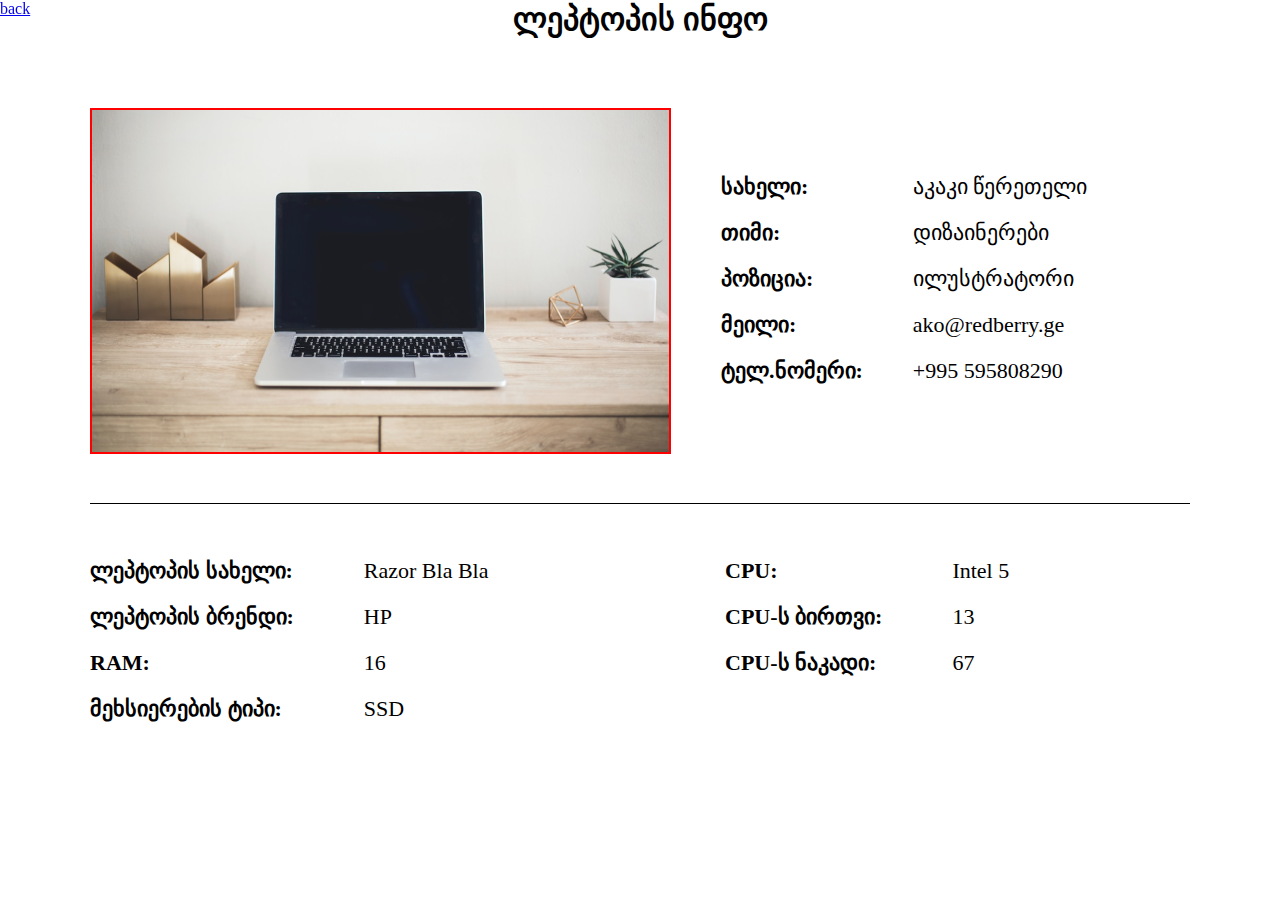
==== detail.html @ 81f264cb "s" ====
<!DOCTYPE html>
<html lang="en">
<head>
    <meta charset="UTF-8">
    <meta http-equiv="X-UA-Compatible" content="IE=edge">
    <meta name="viewport" content="width=device-width, initial-scale=1.0">
    <title>Details</title>
    <link rel="stylesheet" href="detail.css">
    <script async src="detail.js" ></script>
</head>
<body>
    <a class="fixedBack" href="/list.html">back</a>

    <!-- <div class="userInfo">
        <img class="laptopImg" id="laptopImg" src="" alt="">
    </div> -->
    <div class="laptopHeading">
        <h1>ლეპტოპის ინფო</h1>
    </div>
    <div class="flex-container">
        <div class="laptopInfo">
            <div class="laptopImg">
                <img class="img2" src="/photos/unsplash_8krX0HkXw8c.png" alt="">
            </div>
            <div class="userInfo">
                <span>სახელი:</span>
                <span>თიმი:</span>
                <span>პოზიცია:</span>
                <span>მეილი:</span>
                <span>ტელ.ნომერი:</span>
            </div>
            <div class="accInfo">
                <span>აკაკი წერეთელი</span>
                <span>დიზაინერები</span>
                <span>ილუსტრატორი</span>
                <span>ako@redberry.ge</span>
                <span>+995 595808290</span>
            </div>
            <div class="line"></div>
        </div>
        <div class="laptopEquipment">
            <div class="first-laptop">
                <div class="laptop-info-details">
                    <span>ლეპტოპის სახელი:</span>
                    <span>ლეპტოპის ბრენდი:</span>
                    <span>RAM:</span>
                    <span>მეხსიერების ტიპი:</span>
                </div>

                <div class="acc-info-details">
                    <span>Razor Bla Bla</span>
                    <span>HP</span>
                    <span>16</span>
                    <span>SSD</span>
                </div>
            </div>
            <div class="second-laptop">
                <div class="laptop-info-details">
                    <span>CPU:</span>
                    <span>CPU-ს ბირთვი:</span>
                    <span>CPU-ს ნაკადი:</span>
                </div>
                <div class="acc-info-details">
                    <span>Intel 5</span>
                    <span>13</span>
                    <span>67</span>
                </div>
            </div>
        </div>
    </div>
</body>
</html>
---- detail.css ----
.fixedBack {
    position: fixed;
    top: 0;
}
* {
    margin: 0;
    padding: 0;
}

.flex-container {
    display: flex;
    flex-direction: column ;
    justify-content: center;
    align-items: center;
}

.laptopHeading {
    text-align: center;
}

.img2 {
    width: 577px;
    height: 342px;
    border: 2px solid red;
}

.laptopInfo {
    width: 1100px;
    height: 450px;
    display: flex;
    margin-top: 70px;
    flex-wrap: wrap;
}

.userInfo {
    display: flex;
    flex-direction: column;
    font-size: 22px;
    font-weight: 900;
    gap: 20px;
    justify-content: center;
    height: 342px;
    margin-left: 50px;
}

.accInfo {
    display: flex;
    flex-direction: column;
    font-size: 22px;
    font-weight: 400;
    gap: 20px;
    justify-content: center;
    height: 342px;
    margin-left: 50px;
}

.line {
    width: 100%;
    border-top: 1px solid black;
    height: 1px;
    margin-bottom: 0;
}

.laptopImg {
    height: 342px;
}

.laptopEquipment {
    height: 250px;
    width: 1100px;
    display: flex;
    gap: 70px;
}

.laptop-info-details {
    display: flex;
    flex-direction: column;
    font-size: 22px;
    font-weight: 900;
    gap: 20px;
    height: 250px;
    align-items: flex-start;

}

.acc-info-details {
    display: flex;
    flex-direction: column;
    font-size: 22px;
    font-weight: 400;
    gap: 20px;
    height: 250px;

}

.first-laptop {
    width: 550px;
    display: flex;
    gap: 70px;
}

.second-laptop {
    width: 550px;
    display: flex;
    gap: 70px;
    margin-left: 100px;
}


@media (max-width:1000px){
    .laptopInfo {
        width: 400px;
        height: 450px;
        display: flex;
        flex-direction: row;
        margin-top: 70px;
    }
    .img2 {
        width: 358px;
        height: 191px;
        border: 2px solid red;
    }
    .flex-container {
        display: flex;
        flex-direction: column;
        width:100%;
    }
    .userInfo {
        font-size: 14px;
        height: 200px;
        margin-left: 20px;
    }
    .laptopImg {
        width: 400px;
        height: 191px;
        display: flex;
        align-items: center;
        justify-content: center;
    }
    .accInfo {
        font-size: 14px;
        height: 200px;
        display: flex;
    }
    .line {
        width: 80%;
        border-top: 1px solid black;
        height: 1px;
        margin-bottom: 0;
    }
    .laptop-info-details {
        font-size: 14px;
        height:120px  ;
    }
    .acc-info-details {
        font-size: 14px;
        height: 120px;
    }
    .laptopEquipment {
        width: 100%;
        display: flex;
        gap: 10px;
        flex-direction: column;
        margin-left: 20px;
        height: 250px;
    }
    .first-laptop {
        height: 140px;
    }
    .second-laptop {
        margin-left: 0;
        height: 140px;
    }
}
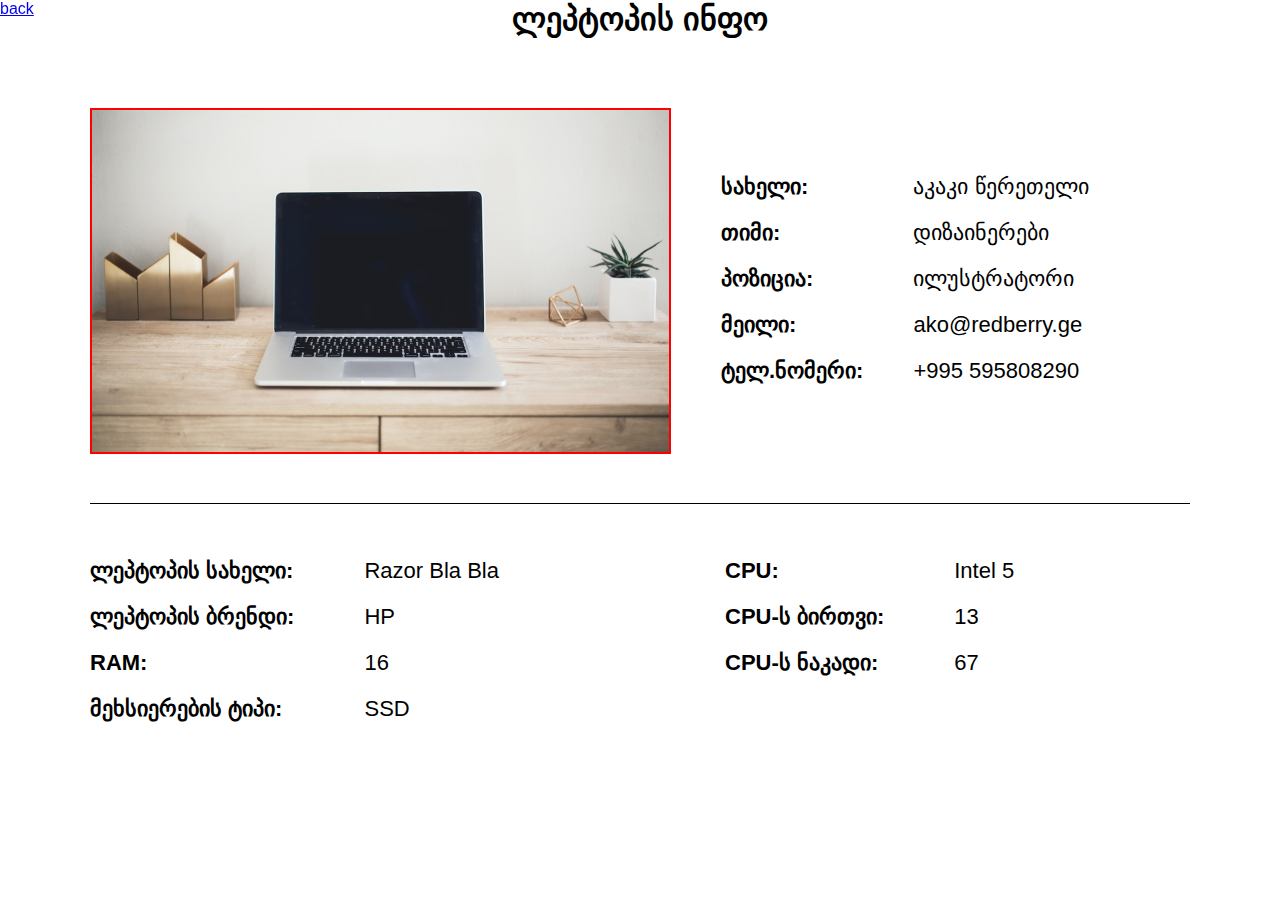
==== commit 6cd97830: "." ====
--- a/detail.html
+++ b/detail.html
@@ -5,6 +5,7 @@
     <meta http-equiv="X-UA-Compatible" content="IE=edge">
     <meta name="viewport" content="width=device-width, initial-scale=1.0">
     <title>Details</title>
+    <link rel="stylesheet" href="/styles/styles.css">
     <link rel="stylesheet" href="detail.css">
     <script async src="detail.js" ></script>
 </head>
@@ -20,7 +21,7 @@
     <div class="flex-container">
         <div class="laptopInfo">
             <div class="laptopImg">
-                <img class="img2" src="/photos/unsplash_8krX0HkXw8c.png" alt="">
+                <img class="img2" id="img2" src="/photos/unsplash_8krX0HkXw8c.png" alt="">
             </div>
             <div class="userInfo">
                 <span>სახელი:</span>
--- a/styles/styles.css
+++ b/styles/styles.css
@@ -0,0 +1,58 @@
+@font-face {
+    font-family: "helvetica";
+    src: url("/HelveticaNeue.ttc");
+}
+
+*{
+    margin: 0;
+    padding: 0;
+    font-family: "helvetica";
+}
+
+
+.button-container {
+    width:387px;
+    height: 120px;
+    display: flex;
+    flex-direction: column;
+    gap: 12px;
+}
+
+.logo {
+    display: block;
+    width: 100%;
+    text-align: center;
+    margin-top: 79px;
+}
+
+.landing-logo {
+    display: block;
+    text-align: center;
+    margin-top: 80px;
+}
+
+.cont-wrap {
+    display: flex;
+    justify-content: center;
+    margin-top: 100px;
+}
+
+.phone-img {
+    display: none;
+}
+
+@media (max-width:800px){
+    .desktop-img{
+        display: none;
+    }
+    .phone-img{
+        display: inline;
+        justify-content: center;
+        align-items: center;
+    }
+    .button-container {
+        width: 360px;
+        margin-top: 50px;
+    }
+
+}
--- a/detail.css
+++ b/detail.css
@@ -1,10 +1,6 @@
 .fixedBack {
     position: fixed;
     top: 0;
-}
-* {
-    margin: 0;
-    padding: 0;
 }
 
 .flex-container {
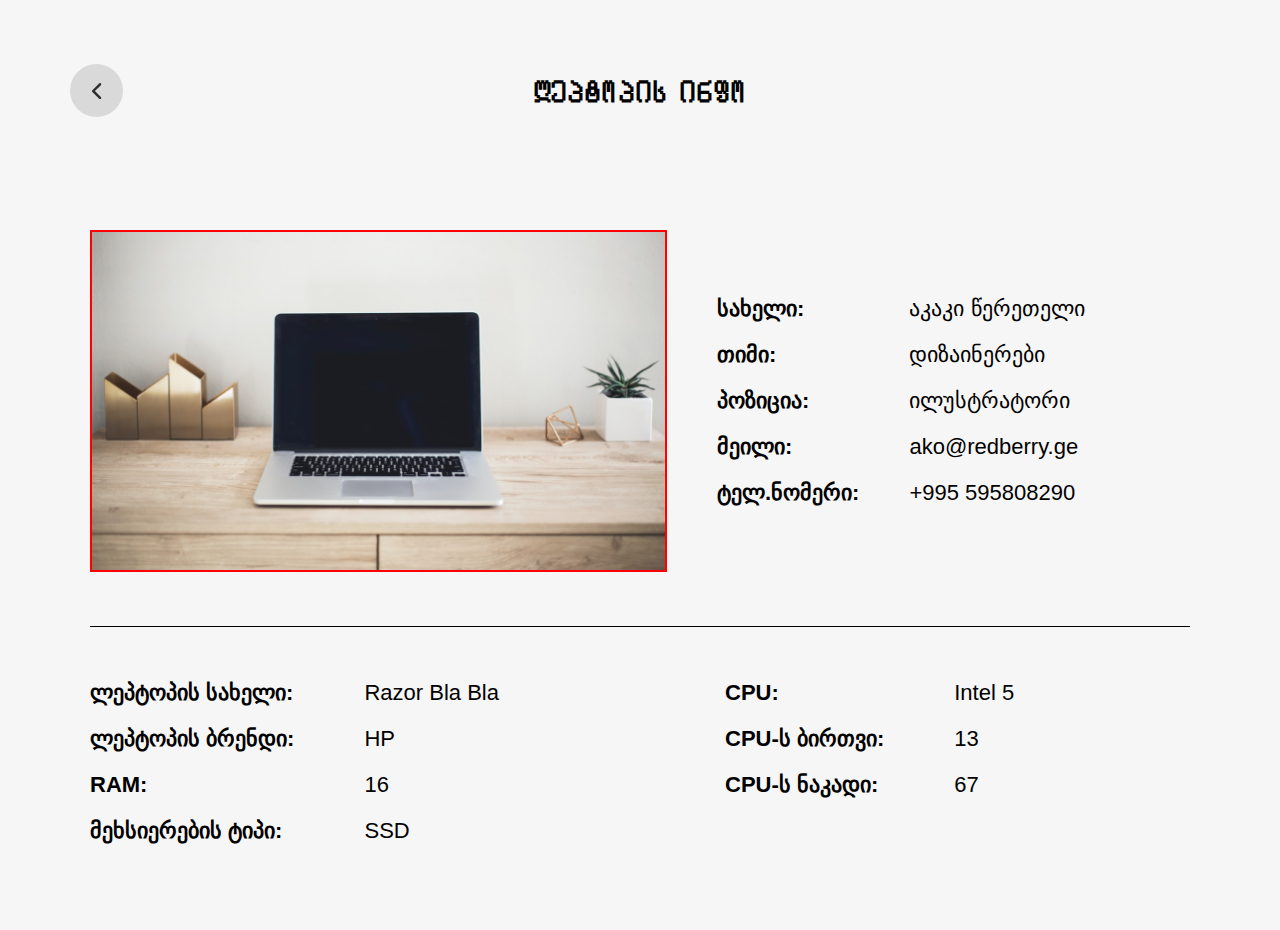
==== commit de1c2dea: "latest commit" ====
--- a/detail.html
+++ b/detail.html
@@ -5,19 +5,23 @@
     <meta http-equiv="X-UA-Compatible" content="IE=edge">
     <meta name="viewport" content="width=device-width, initial-scale=1.0">
     <title>Details</title>
-    <link rel="stylesheet" href="/styles/styles.css">
+    <link rel="stylesheet" href="/styles/global.css">
     <link rel="stylesheet" href="detail.css">
     <script async src="detail.js" ></script>
 </head>
 <body>
-    <a class="fixedBack" href="/list.html">back</a>
+    <header>
+        <a class="back-btn" href="/list.html">
+            <svg width="10" height="16" viewBox="0 0 10 16" fill="none" xmlns="http://www.w3.org/2000/svg">
+                <path d="M8.85769 0.352185C9.0832 0.577756 9.20988 0.883657 9.20988 1.20262C9.20988 1.52157 9.0832 1.82747 8.85769 2.05305L2.90348 8.00726L8.85769 13.9615C9.0768 14.1883 9.19805 14.4922 9.19531 14.8076C9.19257 15.123 9.06606 15.4247 8.84304 15.6477C8.62002 15.8707 8.31832 15.9972 8.00293 16C7.68754 16.0027 7.3837 15.8815 7.15683 15.6623L0.352185 8.85769C0.126681 8.63212 0 8.32622 0 8.00726C0 7.6883 0.126681 7.3824 0.352185 7.15683L7.15683 0.352185C7.3824 0.126681 7.6883 0 8.00726 0C8.32622 0 8.63212 0.126681 8.85769 0.352185Z" fill="#2E2E2E"/>
+            </svg>
+        </a>
 
-    <!-- <div class="userInfo">
-        <img class="laptopImg" id="laptopImg" src="" alt="">
-    </div> -->
-    <div class="laptopHeading">
-        <h1>ლეპტოპის ინფო</h1>
-    </div>
+        <div class="header-content">
+            ᲚᲔᲞᲢᲝᲞᲘᲡ ᲘᲜᲤᲝ
+        </div>
+    </header>
+
     <div class="flex-container">
         <div class="laptopInfo">
             <div class="laptopImg">
--- a/styles/global.css
+++ b/styles/global.css
@@ -0,0 +1,76 @@
+@font-face {
+    font-family: "helvetica";
+    src: url("/fonts/HelveticaNeue.ttc");
+}
+
+*, *::before, *::after {
+    margin: 0;
+    padding: 0;
+    box-sizing: border-box;
+}
+
+html, body {
+    height: 100%;
+    font-family: "helvetica";
+    background-color: #F6F6F6;
+}
+
+header{
+    padding: 50px 70px 30px;
+    display: flex;
+    justify-content: center;
+    align-items: center;
+    position: relative;
+    height: 160px;
+}
+
+header .back-btn{
+    position: absolute;
+    left: 70px;
+    top: 50%;
+    transform: translateY(-30%);
+    display: inline-flex;
+    width: 53px;
+    height: 53px;
+    border-radius: 50%;
+    background-color: #D9D9D9;
+    color: #2E2E2E;
+    justify-content: center;
+    align-items: center;
+}
+
+header .back-btn:hover{
+    cursor: pointer;
+}
+
+header .header-content{
+    font-weight: 700;
+    font-size: 34px;
+    line-height: 21px;
+}
+
+@media (max-width:800px){
+    header{
+        height: 84px;
+        padding: 31px 16px 11px;
+        background-color: #F7F7F7;
+    }
+
+    header .back-btn{
+        left: 11px;
+        background-color: #F7F7F7;
+        width: 20px;
+        height: 20px;
+    }
+
+    header .back-btn svg{
+        width: 9.21px;
+        height: 16px;
+    }
+
+    header .header-content{
+        font-weight: 700;
+        font-size: 16px;
+        line-height: 20px;
+    }
+}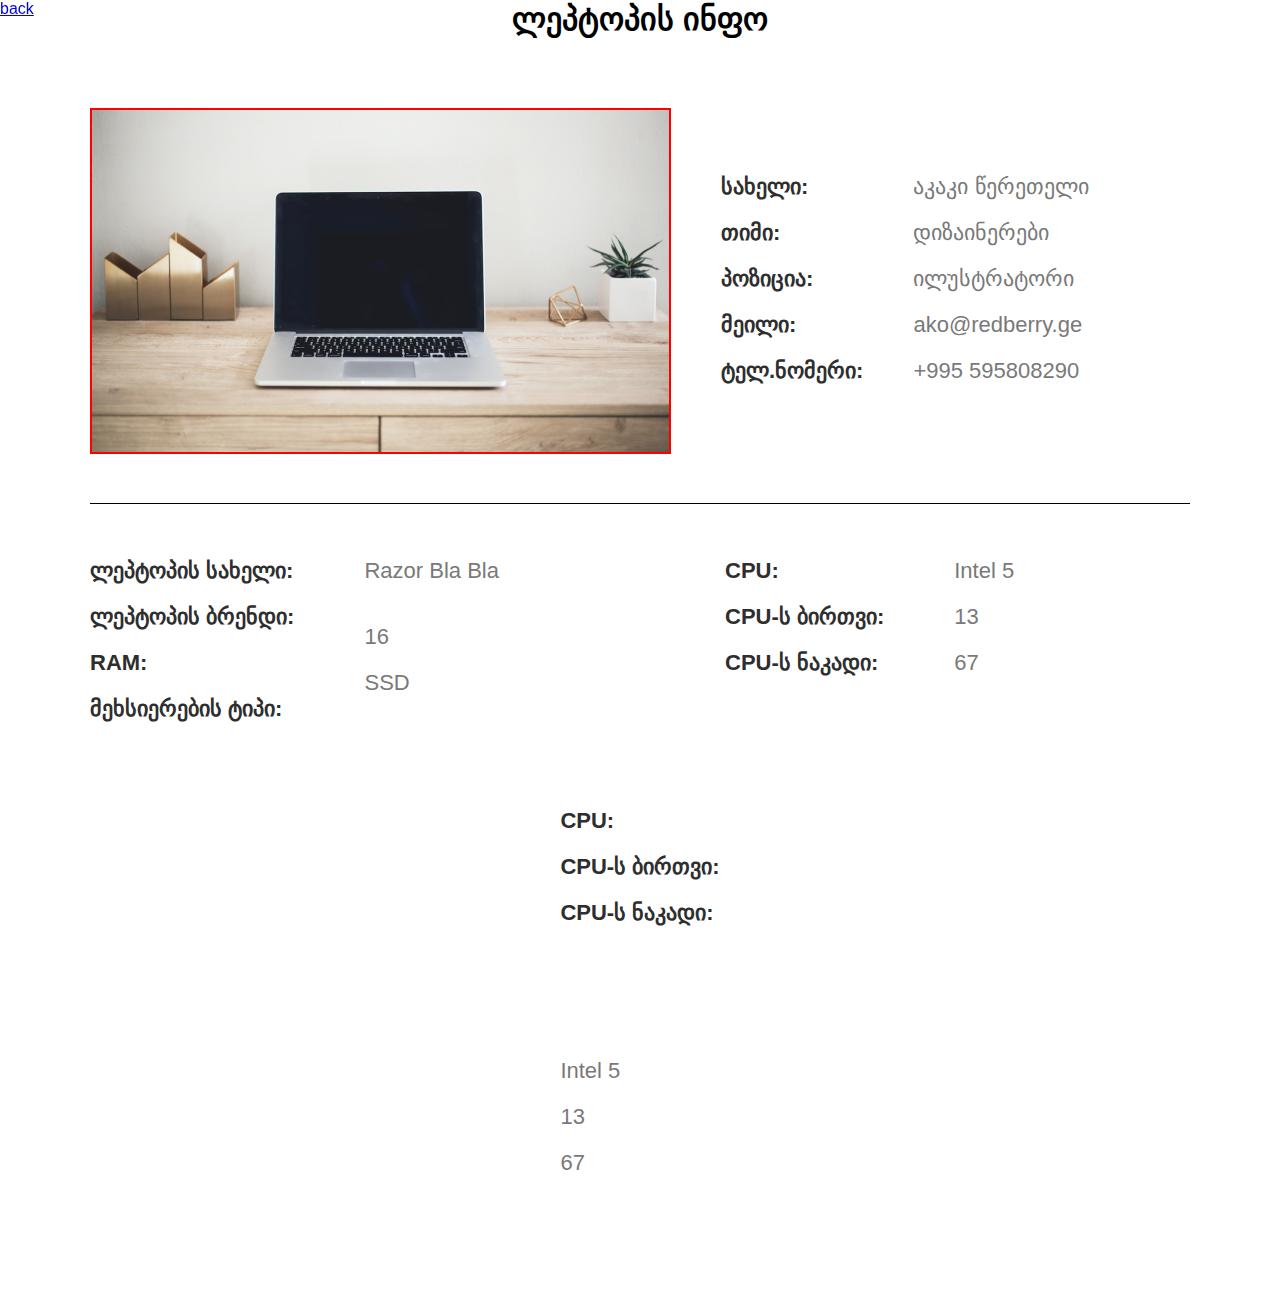
==== commit b0e680b0: "a" ====
--- a/detail.html
+++ b/detail.html
@@ -1,27 +1,25 @@
 <!DOCTYPE html>
 <html lang="en">
+
 <head>
     <meta charset="UTF-8">
     <meta http-equiv="X-UA-Compatible" content="IE=edge">
     <meta name="viewport" content="width=device-width, initial-scale=1.0">
     <title>Details</title>
-    <link rel="stylesheet" href="/styles/global.css">
+    <link rel="stylesheet" href="/styles/styles.css">
     <link rel="stylesheet" href="detail.css">
-    <script async src="detail.js" ></script>
+    <script async src="detail.js"></script>
 </head>
+
 <body>
-    <header>
-        <a class="back-btn" href="/list.html">
-            <svg width="10" height="16" viewBox="0 0 10 16" fill="none" xmlns="http://www.w3.org/2000/svg">
-                <path d="M8.85769 0.352185C9.0832 0.577756 9.20988 0.883657 9.20988 1.20262C9.20988 1.52157 9.0832 1.82747 8.85769 2.05305L2.90348 8.00726L8.85769 13.9615C9.0768 14.1883 9.19805 14.4922 9.19531 14.8076C9.19257 15.123 9.06606 15.4247 8.84304 15.6477C8.62002 15.8707 8.31832 15.9972 8.00293 16C7.68754 16.0027 7.3837 15.8815 7.15683 15.6623L0.352185 8.85769C0.126681 8.63212 0 8.32622 0 8.00726C0 7.6883 0.126681 7.3824 0.352185 7.15683L7.15683 0.352185C7.3824 0.126681 7.6883 0 8.00726 0C8.32622 0 8.63212 0.126681 8.85769 0.352185Z" fill="#2E2E2E"/>
-            </svg>
-        </a>
+    <a class="fixedBack" href="/list.html">back</a>
 
-        <div class="header-content">
-            ᲚᲔᲞᲢᲝᲞᲘᲡ ᲘᲜᲤᲝ
-        </div>
-    </header>
-
+    <!-- <div class="userInfo">
+        <img class="laptopImg" id="laptopImg" src="" alt="">
+    </div> -->
+    <div class="laptopHeading">
+        <h1>ლეპტოპის ინფო</h1>
+    </div>
     <div class="flex-container">
         <div class="laptopInfo">
             <div class="laptopImg">
@@ -35,11 +33,11 @@
                 <span>ტელ.ნომერი:</span>
             </div>
             <div class="accInfo">
-                <span>აკაკი წერეთელი</span>
-                <span>დიზაინერები</span>
-                <span>ილუსტრატორი</span>
-                <span>ako@redberry.ge</span>
-                <span>+995 595808290</span>
+                <span id="name">აკაკი წერეთელი</span>
+                <span id="team">დიზაინერები</span>
+                <span id="position">ილუსტრატორი</span>
+                <span id="email">ako@redberry.ge</span>
+                <span id="number">+995 595808290</span>
             </div>
             <div class="line"></div>
         </div>
@@ -53,10 +51,10 @@
                 </div>
 
                 <div class="acc-info-details">
-                    <span>Razor Bla Bla</span>
-                    <span>HP</span>
-                    <span>16</span>
-                    <span>SSD</span>
+                    <span id="laptopNameId">Razor Bla Bla</span>
+                    <span id="laptopBrand"></span>
+                    <span id="laptopRam">16</span>
+                    <span id="memory">SSD</span>
                 </div>
             </div>
             <div class="second-laptop">
@@ -66,12 +64,26 @@
                     <span>CPU-ს ნაკადი:</span>
                 </div>
                 <div class="acc-info-details">
-                    <span>Intel 5</span>
-                    <span>13</span>
-                    <span>67</span>
+                    <span id="cpuType">Intel 5</span>
+                    <span id="cpuCoreId">13</span>
+                    <span id="cpuFlowId">67</span>
                 </div>
+            </div>
+    
+        </div>
+        <div class="lastInfo">
+            <div class="laptop-info-details">
+                <span>CPU:</span>
+                <span>CPU-ს ბირთვი:</span>
+                <span>CPU-ს ნაკადი:</span>
+            </div>
+            <div class="acc-info-details">
+                <span id="cpuType">Intel 5</span>
+                <span id="cpuCoreId">13</span>
+                <span id="cpuFlowId">67</span>
             </div>
         </div>
     </div>
 </body>
+
 </html>--- a/styles/styles.css
+++ b/styles/styles.css
@@ -0,0 +1,58 @@
+@font-face {
+    font-family: "helvetica";
+    src: url("/HelveticaNeue.ttc");
+}
+
+*{
+    margin: 0;
+    padding: 0;
+    font-family: "helvetica";
+}
+
+
+.button-container {
+    width:387px;
+    height: 120px;
+    display: flex;
+    flex-direction: column;
+    gap: 12px;
+}
+
+.logo {
+    display: block;
+    width: 100%;
+    text-align: center;
+    margin-top: 79px;
+}
+
+.landing-logo {
+    display: block;
+    text-align: center;
+    margin-top: 80px;
+}
+
+.cont-wrap {
+    display: flex;
+    justify-content: center;
+    margin-top: 100px;
+}
+
+.phone-img {
+    display: none;
+}
+
+@media (max-width:800px){
+    .desktop-img{
+        display: none;
+    }
+    .phone-img{
+        display: inline;
+        justify-content: center;
+        align-items: center;
+    }
+    .button-container {
+        width: 360px;
+        margin-top: 50px;
+    }
+
+}
--- a/detail.css
+++ b/detail.css
@@ -37,6 +37,7 @@
     justify-content: center;
     height: 342px;
     margin-left: 50px;
+    color: #2E2E2E;
 }
 
 .accInfo {
@@ -48,6 +49,7 @@
     justify-content: center;
     height: 342px;
     margin-left: 50px;
+    color: #797979;
 }
 
 .line {
@@ -76,7 +78,7 @@
     gap: 20px;
     height: 250px;
     align-items: flex-start;
-
+    color: #2E2E2E;
 }
 
 .acc-info-details {
@@ -86,6 +88,7 @@
     font-weight: 400;
     gap: 20px;
     height: 250px;
+    color: #797979;
 
 }
 
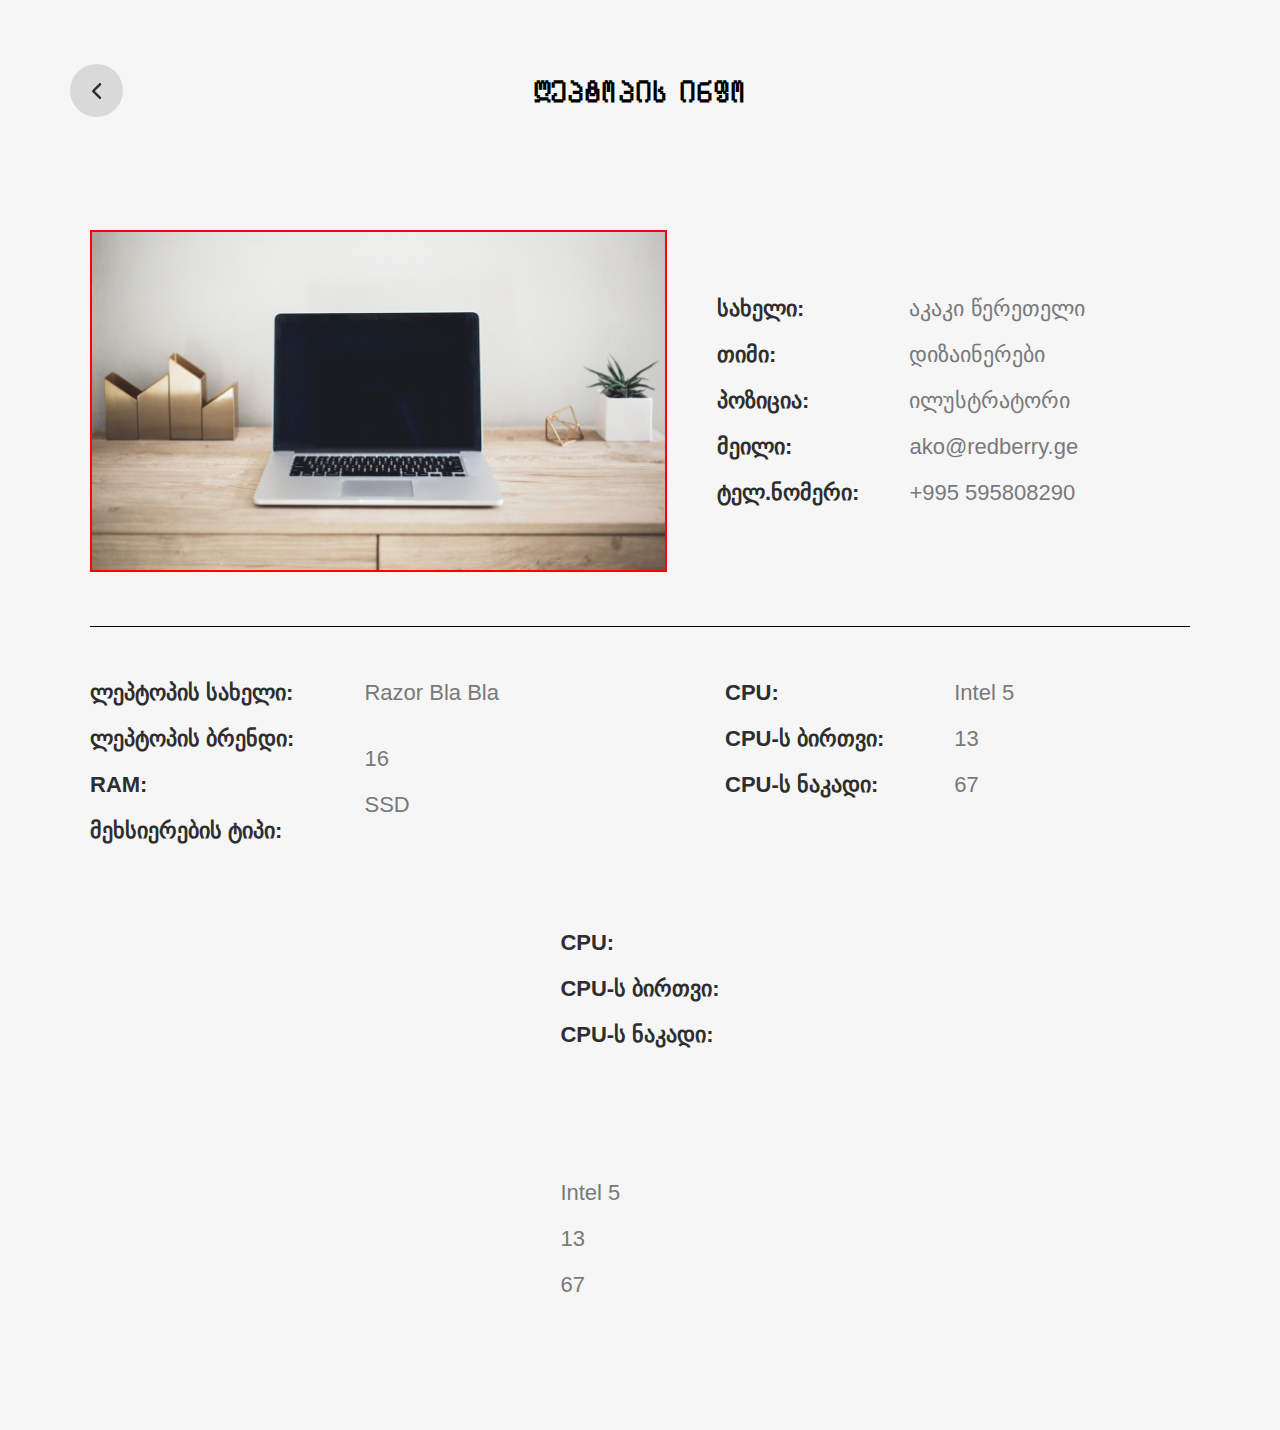
==== commit 2e672acd: "Merge branch 'main' of github.com:levanl/assignment-rb" ====
--- a/detail.html
+++ b/detail.html
@@ -6,20 +6,24 @@
     <meta http-equiv="X-UA-Compatible" content="IE=edge">
     <meta name="viewport" content="width=device-width, initial-scale=1.0">
     <title>Details</title>
-    <link rel="stylesheet" href="/styles/styles.css">
+    <link rel="stylesheet" href="/styles/global.css">
     <link rel="stylesheet" href="detail.css">
     <script async src="detail.js"></script>
 </head>
 
 <body>
-    <a class="fixedBack" href="/list.html">back</a>
+    <header>
+        <a class="back-btn" href="/list.html">
+            <svg width="10" height="16" viewBox="0 0 10 16" fill="none" xmlns="http://www.w3.org/2000/svg">
+                <path d="M8.85769 0.352185C9.0832 0.577756 9.20988 0.883657 9.20988 1.20262C9.20988 1.52157 9.0832 1.82747 8.85769 2.05305L2.90348 8.00726L8.85769 13.9615C9.0768 14.1883 9.19805 14.4922 9.19531 14.8076C9.19257 15.123 9.06606 15.4247 8.84304 15.6477C8.62002 15.8707 8.31832 15.9972 8.00293 16C7.68754 16.0027 7.3837 15.8815 7.15683 15.6623L0.352185 8.85769C0.126681 8.63212 0 8.32622 0 8.00726C0 7.6883 0.126681 7.3824 0.352185 7.15683L7.15683 0.352185C7.3824 0.126681 7.6883 0 8.00726 0C8.32622 0 8.63212 0.126681 8.85769 0.352185Z" fill="#2E2E2E"/>
+            </svg>
+        </a>
 
-    <!-- <div class="userInfo">
-        <img class="laptopImg" id="laptopImg" src="" alt="">
-    </div> -->
-    <div class="laptopHeading">
-        <h1>ლეპტოპის ინფო</h1>
-    </div>
+        <div class="header-content">
+            ᲚᲔᲞᲢᲝᲞᲘᲡ ᲘᲜᲤᲝ
+        </div>
+    </header>
+
     <div class="flex-container">
         <div class="laptopInfo">
             <div class="laptopImg">
--- a/styles/global.css
+++ b/styles/global.css
@@ -0,0 +1,76 @@
+@font-face {
+    font-family: "helvetica";
+    src: url("/fonts/HelveticaNeue.ttc");
+}
+
+*, *::before, *::after {
+    margin: 0;
+    padding: 0;
+    box-sizing: border-box;
+}
+
+html, body {
+    height: 100%;
+    font-family: "helvetica";
+    background-color: #F6F6F6;
+}
+
+header{
+    padding: 50px 70px 30px;
+    display: flex;
+    justify-content: center;
+    align-items: center;
+    position: relative;
+    height: 160px;
+}
+
+header .back-btn{
+    position: absolute;
+    left: 70px;
+    top: 50%;
+    transform: translateY(-30%);
+    display: inline-flex;
+    width: 53px;
+    height: 53px;
+    border-radius: 50%;
+    background-color: #D9D9D9;
+    color: #2E2E2E;
+    justify-content: center;
+    align-items: center;
+}
+
+header .back-btn:hover{
+    cursor: pointer;
+}
+
+header .header-content{
+    font-weight: 700;
+    font-size: 34px;
+    line-height: 21px;
+}
+
+@media (max-width:800px){
+    header{
+        height: 84px;
+        padding: 31px 16px 11px;
+        background-color: #F7F7F7;
+    }
+
+    header .back-btn{
+        left: 11px;
+        background-color: #F7F7F7;
+        width: 20px;
+        height: 20px;
+    }
+
+    header .back-btn svg{
+        width: 9.21px;
+        height: 16px;
+    }
+
+    header .header-content{
+        font-weight: 700;
+        font-size: 16px;
+        line-height: 20px;
+    }
+}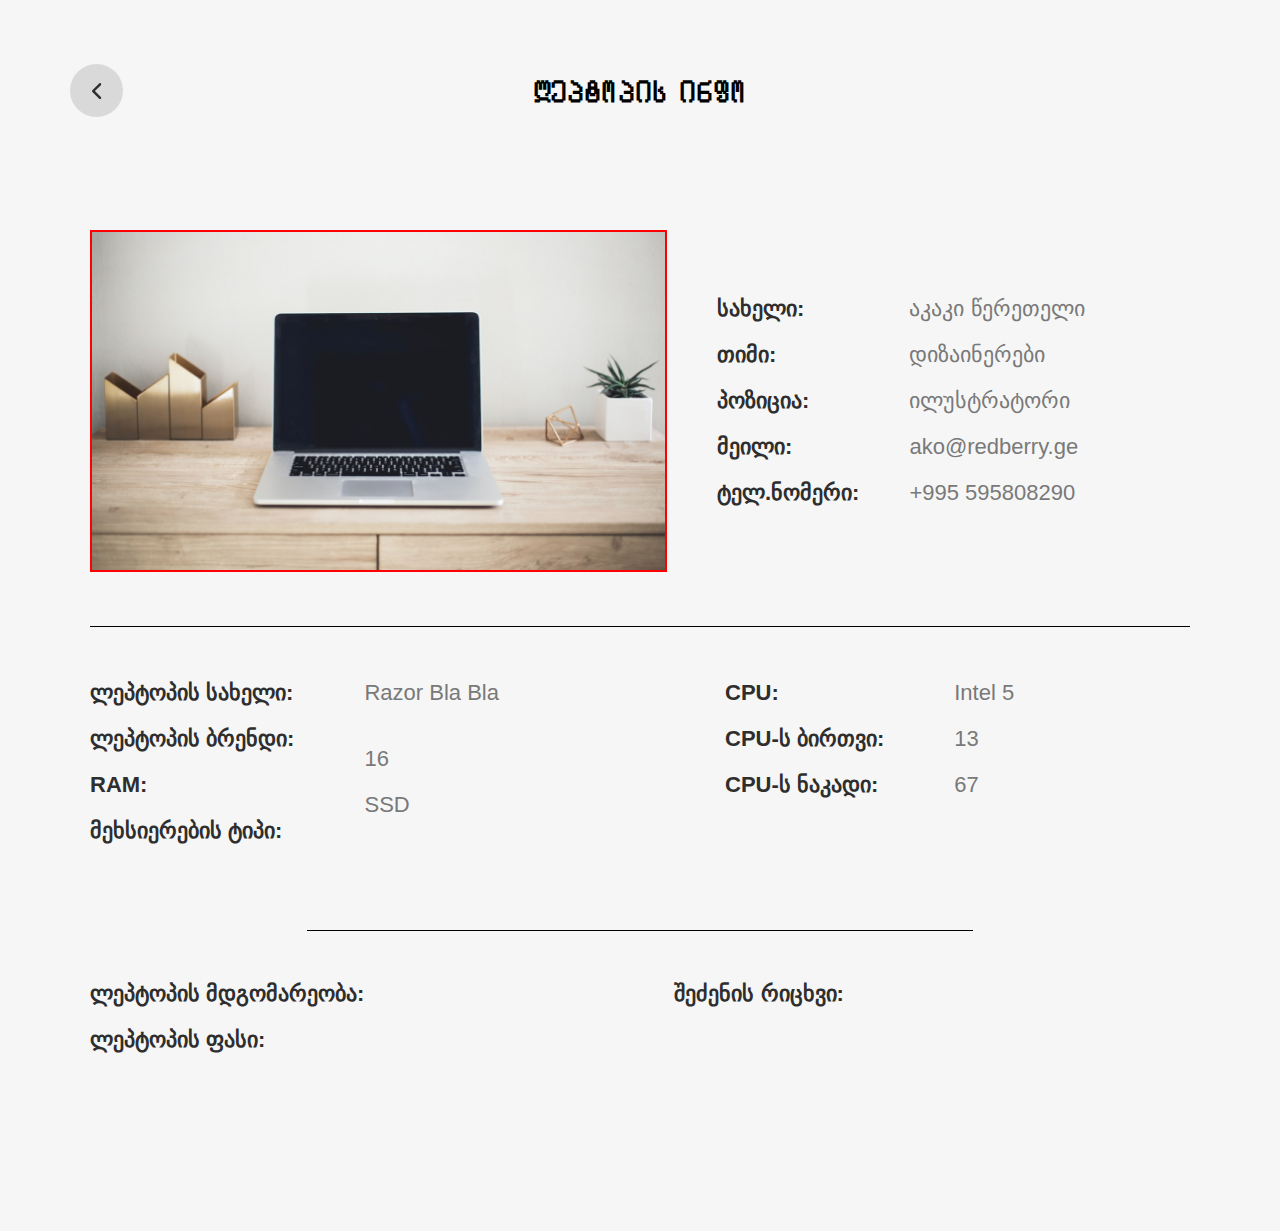
==== commit 2a2397d6: "a" ====
--- a/detail.html
+++ b/detail.html
@@ -15,7 +15,9 @@
     <header>
         <a class="back-btn" href="/list.html">
             <svg width="10" height="16" viewBox="0 0 10 16" fill="none" xmlns="http://www.w3.org/2000/svg">
-                <path d="M8.85769 0.352185C9.0832 0.577756 9.20988 0.883657 9.20988 1.20262C9.20988 1.52157 9.0832 1.82747 8.85769 2.05305L2.90348 8.00726L8.85769 13.9615C9.0768 14.1883 9.19805 14.4922 9.19531 14.8076C9.19257 15.123 9.06606 15.4247 8.84304 15.6477C8.62002 15.8707 8.31832 15.9972 8.00293 16C7.68754 16.0027 7.3837 15.8815 7.15683 15.6623L0.352185 8.85769C0.126681 8.63212 0 8.32622 0 8.00726C0 7.6883 0.126681 7.3824 0.352185 7.15683L7.15683 0.352185C7.3824 0.126681 7.6883 0 8.00726 0C8.32622 0 8.63212 0.126681 8.85769 0.352185Z" fill="#2E2E2E"/>
+                <path
+                    d="M8.85769 0.352185C9.0832 0.577756 9.20988 0.883657 9.20988 1.20262C9.20988 1.52157 9.0832 1.82747 8.85769 2.05305L2.90348 8.00726L8.85769 13.9615C9.0768 14.1883 9.19805 14.4922 9.19531 14.8076C9.19257 15.123 9.06606 15.4247 8.84304 15.6477C8.62002 15.8707 8.31832 15.9972 8.00293 16C7.68754 16.0027 7.3837 15.8815 7.15683 15.6623L0.352185 8.85769C0.126681 8.63212 0 8.32622 0 8.00726C0 7.6883 0.126681 7.3824 0.352185 7.15683L7.15683 0.352185C7.3824 0.126681 7.6883 0 8.00726 0C8.32622 0 8.63212 0.126681 8.85769 0.352185Z"
+                    fill="#2E2E2E" />
             </svg>
         </a>
 
@@ -73,19 +75,25 @@
                     <span id="cpuFlowId">67</span>
                 </div>
             </div>
-    
+
         </div>
+        <div class="line2"></div>
         <div class="lastInfo">
             <div class="laptop-info-details">
-                <span>CPU:</span>
-                <span>CPU-ს ბირთვი:</span>
-                <span>CPU-ს ნაკადი:</span>
+                <span>ლეპტოპის მდგომარეობა:</span>
+                <span>ლეპტოპის ფასი:</span>
             </div>
             <div class="acc-info-details">
-                <span id="cpuType">Intel 5</span>
-                <span id="cpuCoreId">13</span>
-                <span id="cpuFlowId">67</span>
+                <span id="laptopStateId"></span>
+                <span id="laptopPriceId"></span>
             </div>
+
+                <div class="laptop-info-details-last">
+                    <span id="laptopBuyDateId">შეძენის რიცხვი:</span>
+                </div>
+                <div class="acc-info-details">
+                    <span id="pulledDateId"></span>
+                </div>
         </div>
     </div>
 </body>
--- a/styles/global.css
+++ b/styles/global.css
@@ -49,6 +49,13 @@
     line-height: 21px;
 }
 
+footer{
+    width: 100%;
+    display: flex;
+    justify-content: center;
+    padding: 45px 0;
+}
+
 @media (max-width:800px){
     header{
         height: 84px;
--- a/detail.css
+++ b/detail.css
@@ -105,6 +105,32 @@
     margin-left: 100px;
 }
 
+.lastInfo {
+    display: flex;
+    gap: 70px;
+    width: 1100px;
+    height: 250px;
+}
+
+.laptop-info-details-last {
+    display: flex;
+    flex-direction: column;
+    font-size: 22px;
+    font-weight: 900;
+    gap: 20px;
+    height: 250px;
+    align-items: flex-start;
+    color: #2E2E2E;
+    margin-left: 170px;
+}
+
+.line2 {
+    width: 52%;
+    border-top: 1px solid black;
+    height: 1px;
+    margin-bottom: 0;
+    margin-bottom: 50px;
+}
 
 @media (max-width:1000px){
     .laptopInfo {
@@ -170,4 +196,5 @@
         margin-left: 0;
         height: 140px;
     }
-}+}
+
